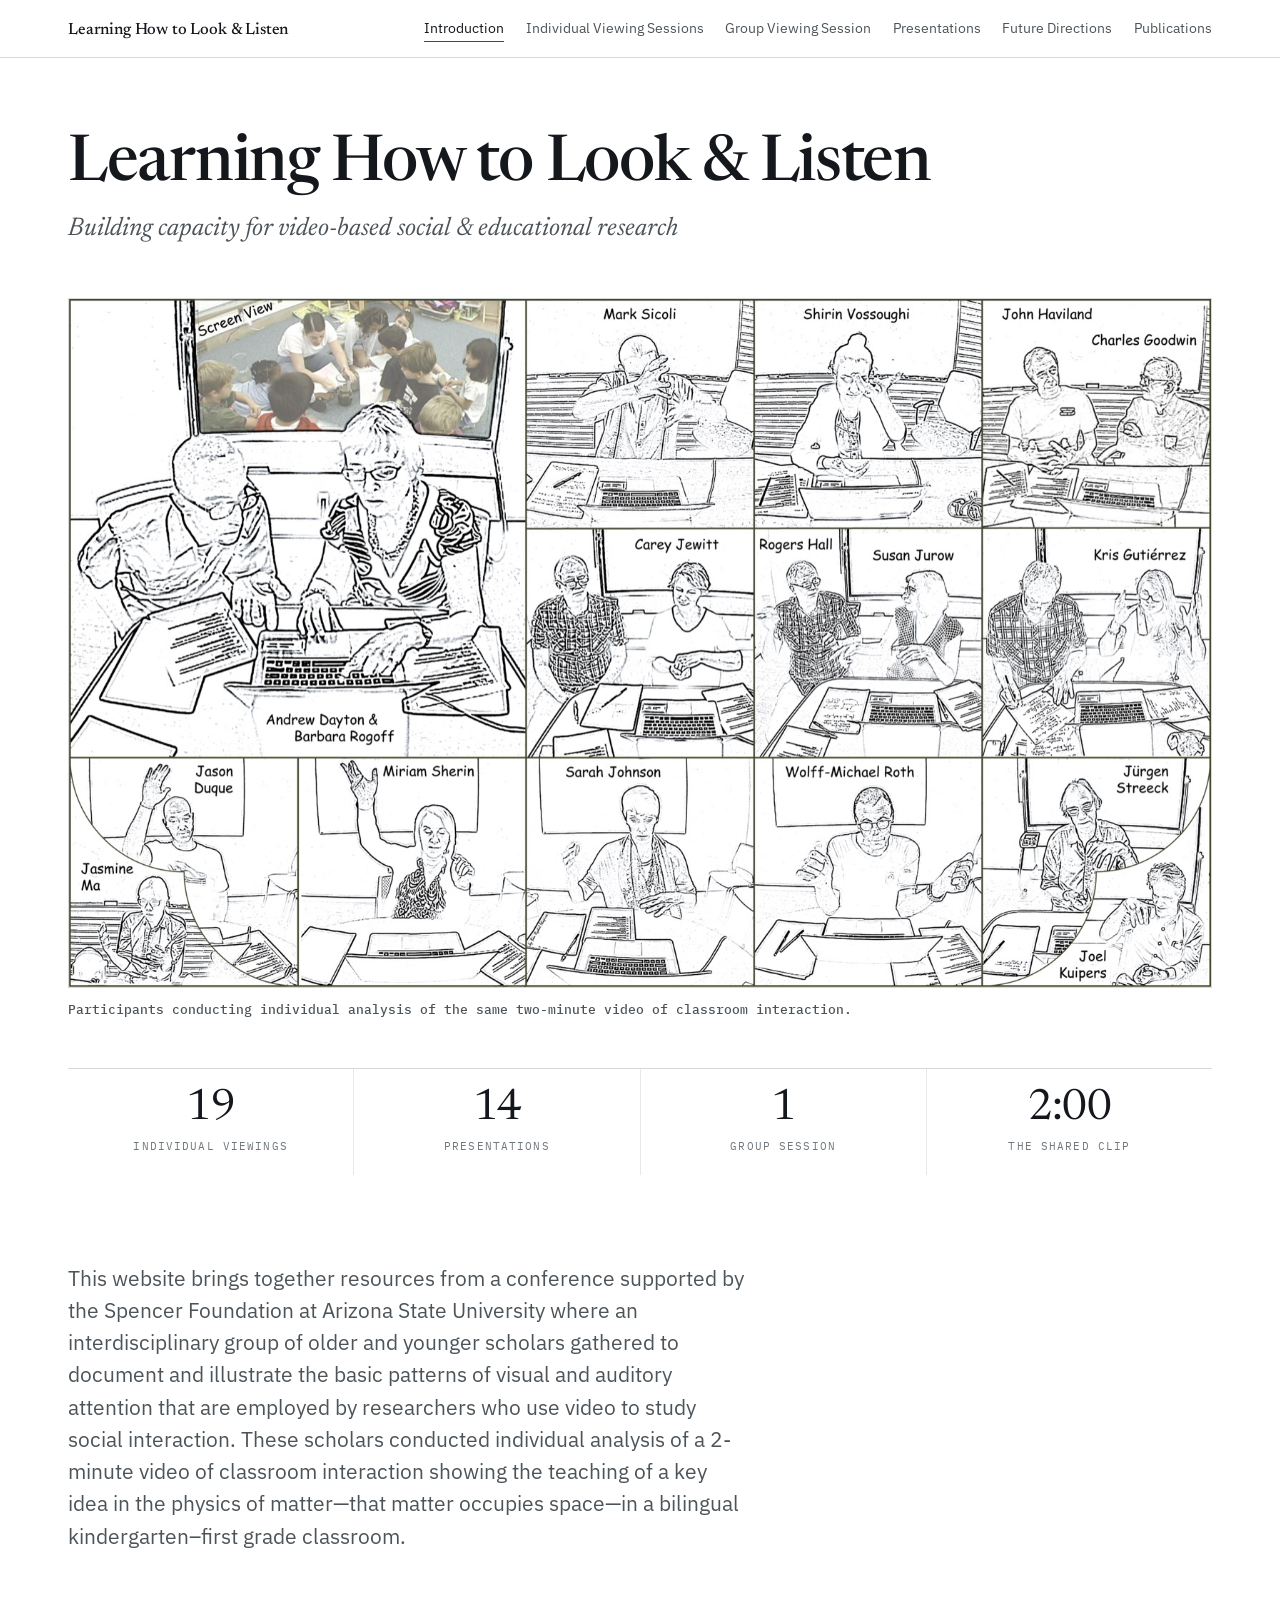
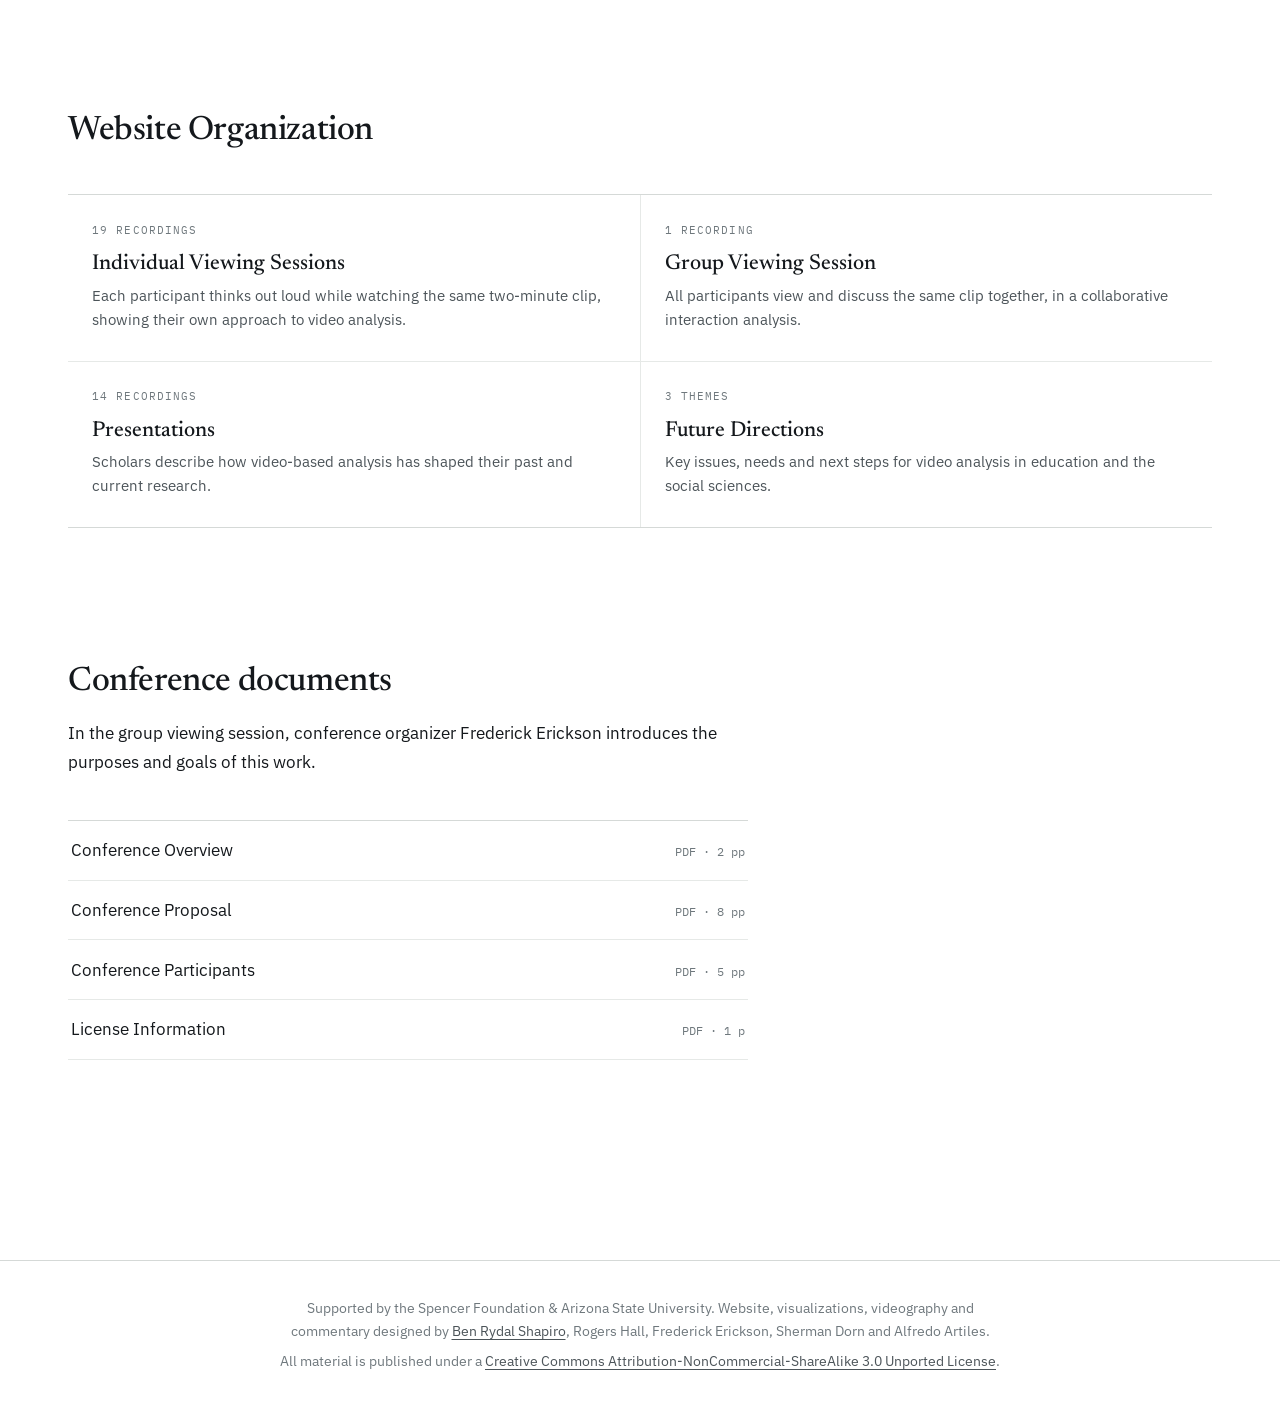
==== site/index.html @ adc31828 "add files" ====
<!doctype html>
<html lang="en">
<head>
<meta charset="utf-8">
<meta name="viewport" content="width=device-width, initial-scale=1">
<title>Learning How to Look &amp; Listen</title>
<meta name="description" content="An archive of video-based interaction analysis: 19 scholars analysing the same two-minute classroom clip, from a Spencer Foundation conference at Arizona State University.">
<link rel="canonical" href="https://www.learninghowtolookandlisten.com/">
<link rel="icon" href="/favicon.svg" type="image/svg+xml">
<link rel="icon" href="/favicon.ico" sizes="32x32">
<link rel="apple-touch-icon" href="/apple-touch-icon.png">
<meta property="og:type" content="website">
<meta property="og:site_name" content="Learning How to Look &amp; Listen">
<meta property="og:title" content="Learning How to Look &amp; Listen">
<meta property="og:description" content="An archive of video-based interaction analysis: 19 scholars analysing the same two-minute classroom clip, from a Spencer Foundation conference at Arizona State University.">
<meta property="og:url" content="https://www.learninghowtolookandlisten.com/">
<meta property="og:image" content="https://www.learninghowtolookandlisten.com/assets/img/cover-scholars-viewing@2x.jpg">
<meta property="og:image:width" content="2400">
<meta property="og:image:height" content="1444">
<meta property="og:image:alt" content="Scholars seated around a table viewing classroom video together.">
<meta name="twitter:card" content="summary_large_image">
<link rel="preconnect" href="https://fonts.googleapis.com">
<link rel="preconnect" href="https://fonts.gstatic.com" crossorigin>
<link rel="stylesheet" href="https://fonts.googleapis.com/css2?family=Newsreader:ital,opsz,wght@0,6..72,400;0,6..72,500;1,6..72,400&family=IBM+Plex+Sans:wght@400;500&family=IBM+Plex+Mono:wght@400;500&display=swap">
<link rel="stylesheet" href="css/site.css">
<script src="js/site.js" defer></script>
</head>
<body>
<a class="skip" href="#main">Skip to content</a>
<site-nav></site-nav>
<main id="main">
<section class="wrap hero">
  <h1 class="hero__title">Learning How to Look &amp; Listen</h1>
  <p class="hero__sub">Building capacity for video-based social &amp; educational research</p>
  <figure class="hero__figure"><img src="assets/img/cover-scholars-viewing.jpg" srcset="assets/img/cover-scholars-viewing.jpg 1600w, assets/img/cover-scholars-viewing@2x.jpg 2400w" sizes="(min-width: 1240px) 1144px, 100vw" width="1600" height="963" alt="Conference participants seated at laptops, each conducting an individual analysis of the same two-minute classroom video." fetchpriority="high" decoding="async"><figcaption>Participants conducting individual analysis of the same two-minute video of classroom interaction.</figcaption></figure>
  <ul class="tally">
<li><b>19</b><span>Individual viewings</span></li>
<li><b>14</b><span>Presentations</span></li>
<li><b>1</b><span>Group session</span></li>
<li><b>2:00</b><span>The shared clip</span></li>
</ul>
</section>

<section class="wrap section">
  <div class="prose">
    <p class="lede">This website brings together resources from a conference
    supported by the Spencer Foundation at Arizona State University where an
    interdisciplinary group of older and younger scholars gathered to document
    and illustrate the basic patterns of visual and auditory attention that are
    employed by researchers who use video to study social interaction. These
    scholars conducted individual analysis of a 2-minute video of classroom
    interaction showing the teaching of a key idea in the physics of
    matter&mdash;that matter occupies space&mdash;in a bilingual
    kindergarten&ndash;first grade classroom.</p>
  </div>
</section>

<section class="wrap section--tight">
  <div class="section__head">
    <h2>Website Organization</h2>
  </div>
<div class="index">
<a class="index__item" href="individualsessions.html">
  <span class="index__count">19 recordings</span>
  <h3>Individual Viewing Sessions</h3>
  <p>Each participant thinks out loud while watching the same two-minute clip, showing their own approach to video analysis.</p>
</a>
<a class="index__item" href="groupsession.html">
  <span class="index__count">1 recording</span>
  <h3>Group Viewing Session</h3>
  <p>All participants view and discuss the same clip together, in a collaborative interaction analysis.</p>
</a>
<a class="index__item" href="presentations.html">
  <span class="index__count">14 recordings</span>
  <h3>Presentations</h3>
  <p>Scholars describe how video-based analysis has shaped their past and current research.</p>
</a>
<a class="index__item" href="futuredirections.html">
  <span class="index__count">3 themes</span>
  <h3>Future Directions</h3>
  <p>Key issues, needs and next steps for video analysis in education and the social sciences.</p>
</a>
</div>
</section>

<section class="wrap section">
  <div class="section__head">
    <h2>Conference documents</h2>
    <div class="prose"><p>In the group viewing session, conference organizer
    Frederick Erickson introduces the purposes and goals of this work.</p></div>
  </div>
  <ul class="docs">
    <li><a href="assets/pdf/ConferenceOverview.pdf"><span class="doc__name">Conference Overview</span><span class="doc__meta">PDF · 2 pp</span></a></li>
    <li><a href="assets/pdf/conferenceDescription.pdf"><span class="doc__name">Conference Proposal</span><span class="doc__meta">PDF · 8 pp</span></a></li>
    <li><a href="assets/pdf/ConferenceParticipants.pdf"><span class="doc__name">Conference Participants</span><span class="doc__meta">PDF · 5 pp</span></a></li>
    <li><a href="assets/pdf/creativeCommonsInfo.pdf"><span class="doc__name">License Information</span><span class="doc__meta">PDF · 1 p</span></a></li>
  </ul>
</section>

</main>
<site-footer></site-footer>
</body>
</html>
---- site/css/site.css ----
/* Learning How to Look & Listen
   ---------------------------------------------------------------
   One stylesheet. Tokens first, then layout, then components.
   Ground is a neutral gallery gray: it's the correct backdrop for
   judging video stills, and it keeps classroom footage from
   fighting the interface. */

/* ---------------------------------------------------------------
   1. Tokens
   --------------------------------------------------------------- */
:root {
  --ink:      #14181c;
  --ink-2:    #4c5459;
  --ink-3:    #6f787d;
  --ground:   #ffffff;
  --surface:  #f4f6f5;
  --rule:     #d5d9d7;
  --rule-2:   #e6e9e7;

  /* cobalt: interaction only */
  --accent:   #1b44cc;
  --accent-2: #edf0fd;
  /* burnt amber: reserved for the source clip everything refers to */
  --signal:   #b45309;

  --display: "Newsreader", ui-serif, Georgia, serif;
  --body: "IBM Plex Sans", -apple-system, BlinkMacSystemFont, "Segoe UI", sans-serif;
  --mono: "IBM Plex Mono", ui-monospace, "SF Mono", Menlo, monospace;

  --measure: 68ch;
  --gutter: clamp(1.25rem, 4vw, 3rem);
  --page: 1240px;

  --ease: cubic-bezier(.2, .6, .3, 1);
}

/* The page stays white in every system theme — a dark variant made the
   classroom video stills read as backlit rather than printed. */
:root { color-scheme: light; }

/* ---------------------------------------------------------------
   2. Base
   --------------------------------------------------------------- */
*, *::before, *::after { box-sizing: border-box; }

html { -webkit-text-size-adjust: 100%; }

body {
  margin: 0;
  background: var(--ground);
  color: var(--ink);
  font-family: var(--body);
  font-size: clamp(1rem, .96rem + .2vw, 1.075rem);
  line-height: 1.65;
  font-feature-settings: "kern";
  -webkit-font-smoothing: antialiased;
}

img { max-width: 100%; display: block; }

a { color: var(--accent); text-underline-offset: .18em; text-decoration-thickness: .06em; }
a:hover { text-decoration-thickness: .12em; }

:focus-visible {
  outline: 2.5px solid var(--accent);
  outline-offset: 3px;
  border-radius: 2px;
}

.skip {
  position: absolute; left: -9999px;
  background: var(--ink); color: var(--ground);
  padding: .7rem 1.1rem; z-index: 100;
  font: 500 .9rem/1 var(--body);
}
.skip:focus { left: var(--gutter); top: .6rem; }

/* ---------------------------------------------------------------
   3. Typography
   --------------------------------------------------------------- */
h1, h2, h3 { font-family: var(--display); font-weight: 500; line-height: 1.12; margin: 0; }
h1 { font-size: clamp(2.2rem, 1.4rem + 3.4vw, 4rem); letter-spacing: -.02em; }
h2 { font-size: clamp(1.5rem, 1.2rem + 1.3vw, 2.1rem); letter-spacing: -.012em; }
h3 { font-size: clamp(1.15rem, 1.05rem + .5vw, 1.35rem); }

p { margin: 0 0 1.15em; }

/* the eyebrow / label voice: mono, spaced, quiet */
.label {
  font-family: var(--mono);
  font-size: .72rem;
  letter-spacing: .14em;
  text-transform: uppercase;
  color: var(--ink-3);
  margin: 0 0 1.1rem;
}
.label--signal { color: var(--signal); }

.lede {
  font-size: clamp(1.1rem, 1.02rem + .45vw, 1.3rem);
  line-height: 1.55;
  color: var(--ink-2);
}

/* ---------------------------------------------------------------
   4. Page frame
   --------------------------------------------------------------- */
.wrap { max-width: var(--page); margin-inline: auto; padding-inline: var(--gutter); }
.prose { max-width: var(--measure); }

.masthead {
  border-bottom: 1px solid var(--rule);
  background: color-mix(in srgb, var(--ground) 88%, transparent);
  backdrop-filter: saturate(1.4) blur(8px);
  position: sticky; top: 0; z-index: 50;
}
.masthead__inner {
  display: flex; flex-wrap: wrap; gap: .6rem 2rem;
  align-items: baseline; justify-content: space-between;
  padding-block: .85rem;
}
.masthead__title {
  font-family: var(--display);
  font-size: 1.02rem; font-weight: 500; letter-spacing: -.01em;
  color: var(--ink); text-decoration: none; white-space: nowrap;
}
.masthead__title:hover { color: var(--accent); }

.nav { display: flex; flex-wrap: wrap; gap: .15rem 1.35rem; margin: 0; padding: 0; list-style: none; }
.nav a {
  font-size: .875rem;
  color: var(--ink-2);
  text-decoration: none;
  padding-block: .2rem;
  border-bottom: 1.5px solid transparent;
  transition: color .18s var(--ease), border-color .18s var(--ease);
}
.nav a:hover { color: var(--ink); border-bottom-color: var(--rule); }
.nav a[aria-current="page"] { color: var(--ink); border-bottom-color: var(--accent); }

.foot {
  border-top: 1px solid var(--rule);
  margin-top: clamp(4rem, 10vw, 7rem);
  padding-block: 2.25rem 3rem;
  font-size: .875rem;
  color: var(--ink-3);
  text-align: center;
}
/* No measure cap: the credits run the width of the page so they settle
   into as few lines as possible, balanced rather than ragged. */
.foot p { margin: 0 0 .5em; text-wrap: balance; }
.foot a { color: var(--ink-2); }
.foot a:hover { color: var(--accent); }

/* ---------------------------------------------------------------
   5. Hero
   --------------------------------------------------------------- */
.hero { padding-block: clamp(2.5rem, 6vw, 4.5rem) 0; }
/* No measure cap here: the title and standfirst run the full width of
   .wrap and break only when the viewport is genuinely too narrow. The
   body copy below still holds to --measure, where a short line matters. */
.hero__title { text-wrap: balance; }
.hero__sub {
  font-family: var(--display);
  font-size: clamp(1.15rem, 1rem + .8vw, 1.6rem);
  font-style: italic;
  color: var(--ink-2);
  margin: .7rem 0 0;
  line-height: 1.3;
  text-wrap: balance;
}
.hero__figure { margin: clamp(2rem, 5vw, 3.25rem) 0 0; }
.hero__figure img {
  width: 100%; height: auto;
  border: 1px solid var(--rule);
  background: var(--surface);
}
/* The hero caption carries real information, so it reads a step darker
   and heavier than the small print elsewhere, and runs the full width
   rather than breaking to a second line. */
.hero__figure figcaption {
  font-family: var(--mono); font-size: .82rem; line-height: 1.5;
  font-weight: 500; color: var(--ink-2);
  margin-top: .8rem;
  text-wrap: balance;
}

/* the archive-at-a-glance line — real counts, not decoration */
.tally {
  display: flex; flex-wrap: wrap; gap: 0;
  margin: clamp(2rem, 5vw, 3rem) 0 0;
  border-top: 1px solid var(--rule);
  list-style: none; padding: 0;
}
.tally li {
  flex: 1 1 0; min-width: 8.5rem;
  padding: 1.1rem 1.4rem 1.2rem;
  border-right: 1px solid var(--rule-2);
  text-align: center;
}
.tally li:last-child { border-right: 0; }
.tally b {
  display: block;
  font-family: var(--display); font-weight: 400;
  font-size: clamp(1.9rem, 1.5rem + 1.6vw, 2.7rem);
  line-height: 1; letter-spacing: -.02em;
}
.tally span {
  display: block; margin-top: .45rem;
  font-family: var(--mono); font-size: .7rem;
  letter-spacing: .1em; text-transform: uppercase; color: var(--ink-3);
}

/* ---------------------------------------------------------------
   6. Sections
   --------------------------------------------------------------- */
.section { padding-block: clamp(3rem, 8vw, 5.5rem); }
.section--tight { padding-block: clamp(2rem, 5vw, 3rem); }
.section__head { margin-bottom: clamp(1.75rem, 4vw, 2.75rem); }
.section__head .prose { margin-top: 1.1rem; }

.rule { border: 0; border-top: 1px solid var(--rule); margin: 0; }

/* section index on the home page */
.index { display: grid; gap: 1px; background: var(--rule-2); border-block: 1px solid var(--rule); }
@media (min-width: 720px) { .index { grid-template-columns: 1fr 1fr; } }
.index__item {
  background: var(--ground);
  padding: 1.6rem 1.5rem 1.75rem;
  text-decoration: none; color: inherit;
  display: block;
  transition: background .2s var(--ease);
}
.index__item:hover { background: var(--surface); }
.index__item h3 { margin-bottom: .45rem; }
.index__item:hover h3 { color: var(--accent); }
.index__item p { margin: 0; font-size: .93rem; color: var(--ink-2); }
.index__count {
  font-family: var(--mono); font-size: .7rem; letter-spacing: .1em;
  text-transform: uppercase; color: var(--ink-3); display: block; margin-bottom: .8rem;
}

/* resource list (the PDFs) */
.docs { list-style: none; margin: 0; padding: 0; border-top: 1px solid var(--rule); max-width: var(--measure); }
.docs li { border-bottom: 1px solid var(--rule-2); }
.docs a {
  display: flex; align-items: baseline; gap: 1rem;
  padding: .95rem .2rem; text-decoration: none; color: var(--ink);
}
.docs a:hover { color: var(--accent); }
.docs .doc__name { flex: 1 1 auto; }
.docs .doc__meta { font-family: var(--mono); font-size: .72rem; color: var(--ink-3); white-space: nowrap; }
.docs a:hover .doc__meta { color: var(--accent); }
/* a docs list sitting between other blocks rather than closing a section */
.docs--after { margin-block: clamp(2rem, 5vw, 3.25rem); }


/* ---------------------------------------------------------------
   7. Contact sheet — the signature element
   Many viewings of one clip, laid out like a film contact sheet.
   --------------------------------------------------------------- */
.sheet {
  display: grid;
  grid-template-columns: repeat(auto-fill, minmax(min(100%, 17rem), 1fr));
  gap: clamp(1.25rem, 3vw, 2rem) clamp(1rem, 2.4vw, 1.75rem);
  margin: 0; padding: 0; list-style: none;
}

.viewing { margin: 0; }
.viewing__name {
  font-family: var(--display);
  font-size: 1.02rem; line-height: 1.3;
  margin-top: .7rem;
}
.viewing__meta {
  font-family: var(--mono); font-size: .7rem; letter-spacing: .08em;
  text-transform: uppercase; color: var(--ink-3); margin-top: .3rem;
}

/* the source clip gets the one warm accent in the system */
.viewing--source .viewing__meta { color: var(--signal); }
.viewing--source .facade { outline: 2px solid var(--signal); outline-offset: 3px; }

/* full-width feature treatment for the source clip / group session */
.viewing--feature { grid-column: 1 / -1; max-width: 62rem; }
.viewing--feature .viewing__name { font-size: clamp(1.2rem, 1.05rem + .6vw, 1.55rem); margin-top: .9rem; }

/* ---------------------------------------------------------------
   8. Video facade — click to load, no YouTube JS until asked
   --------------------------------------------------------------- */
.facade {
  position: relative; display: block; width: 100%;
  aspect-ratio: 16 / 9;
  padding: 0; margin: 0;
  border: 1px solid var(--rule);
  background: var(--surface);
  cursor: pointer; overflow: hidden;
  font: inherit; color: inherit;
}
.facade img {
  width: 100%; height: 100%; object-fit: cover;
  transition: transform .5s var(--ease), filter .3s var(--ease);
}
.facade:hover img { transform: scale(1.028); filter: brightness(.9); }

.facade__play {
  position: absolute; inset: 0;
  display: grid; place-items: center;
  pointer-events: none;
}
.facade__play svg {
  width: clamp(2.9rem, 6vw, 3.6rem); height: auto;
  filter: drop-shadow(0 2px 10px rgb(0 0 0 / .45));
  transition: transform .25s var(--ease), opacity .25s var(--ease);
  opacity: .93;
}
.facade:hover .facade__play svg { transform: scale(1.09); opacity: 1; }

.facade iframe { width: 100%; height: 100%; border: 0; display: block; }
.facade.is-playing { cursor: default; }
.facade.is-playing:hover img { transform: none; }

/* ---------------------------------------------------------------
   9. Long-form: themes + chronology
   --------------------------------------------------------------- */
.theme { padding-block: clamp(2rem, 5vw, 3rem); border-top: 1px solid var(--rule-2); }
.theme:first-of-type { border-top: 1px solid var(--rule); }
.theme h2 { margin-bottom: .9rem; }
.theme .prose { color: var(--ink-2); }

/* the bibliography as an actual chronology: year in a mono gutter */
.chron { margin: 0; padding: 0; border-top: 1px solid var(--rule); }
.chron__entry {
  display: grid; gap: .15rem 1.75rem;
  grid-template-columns: 1fr;
  padding-block: 1.05rem;
  border-bottom: 1px solid var(--rule-2);
}
@media (min-width: 700px) {
  .chron__entry { grid-template-columns: 4.5rem 1fr; }
}
.chron__year {
  font-family: var(--mono); font-size: .82rem; font-weight: 500;
  color: var(--ink-3); font-variant-numeric: tabular-nums;
  padding-top: .18em;
}
.chron__cite { font-size: .95rem; line-height: 1.6; color: var(--ink-2); max-width: 74ch; }
.chron__cite em { color: var(--ink); font-style: italic; }
.chron__entry:target, .chron__entry:hover { background: var(--surface); }

/* ---------------------------------------------------------------
   10. Motion
   --------------------------------------------------------------- */
@media (prefers-reduced-motion: reduce) {
  *, *::before, *::after {
    animation-duration: .01ms !important;
    transition-duration: .01ms !important;
    scroll-behavior: auto !important;
  }
  .facade:hover img { transform: none; }
}
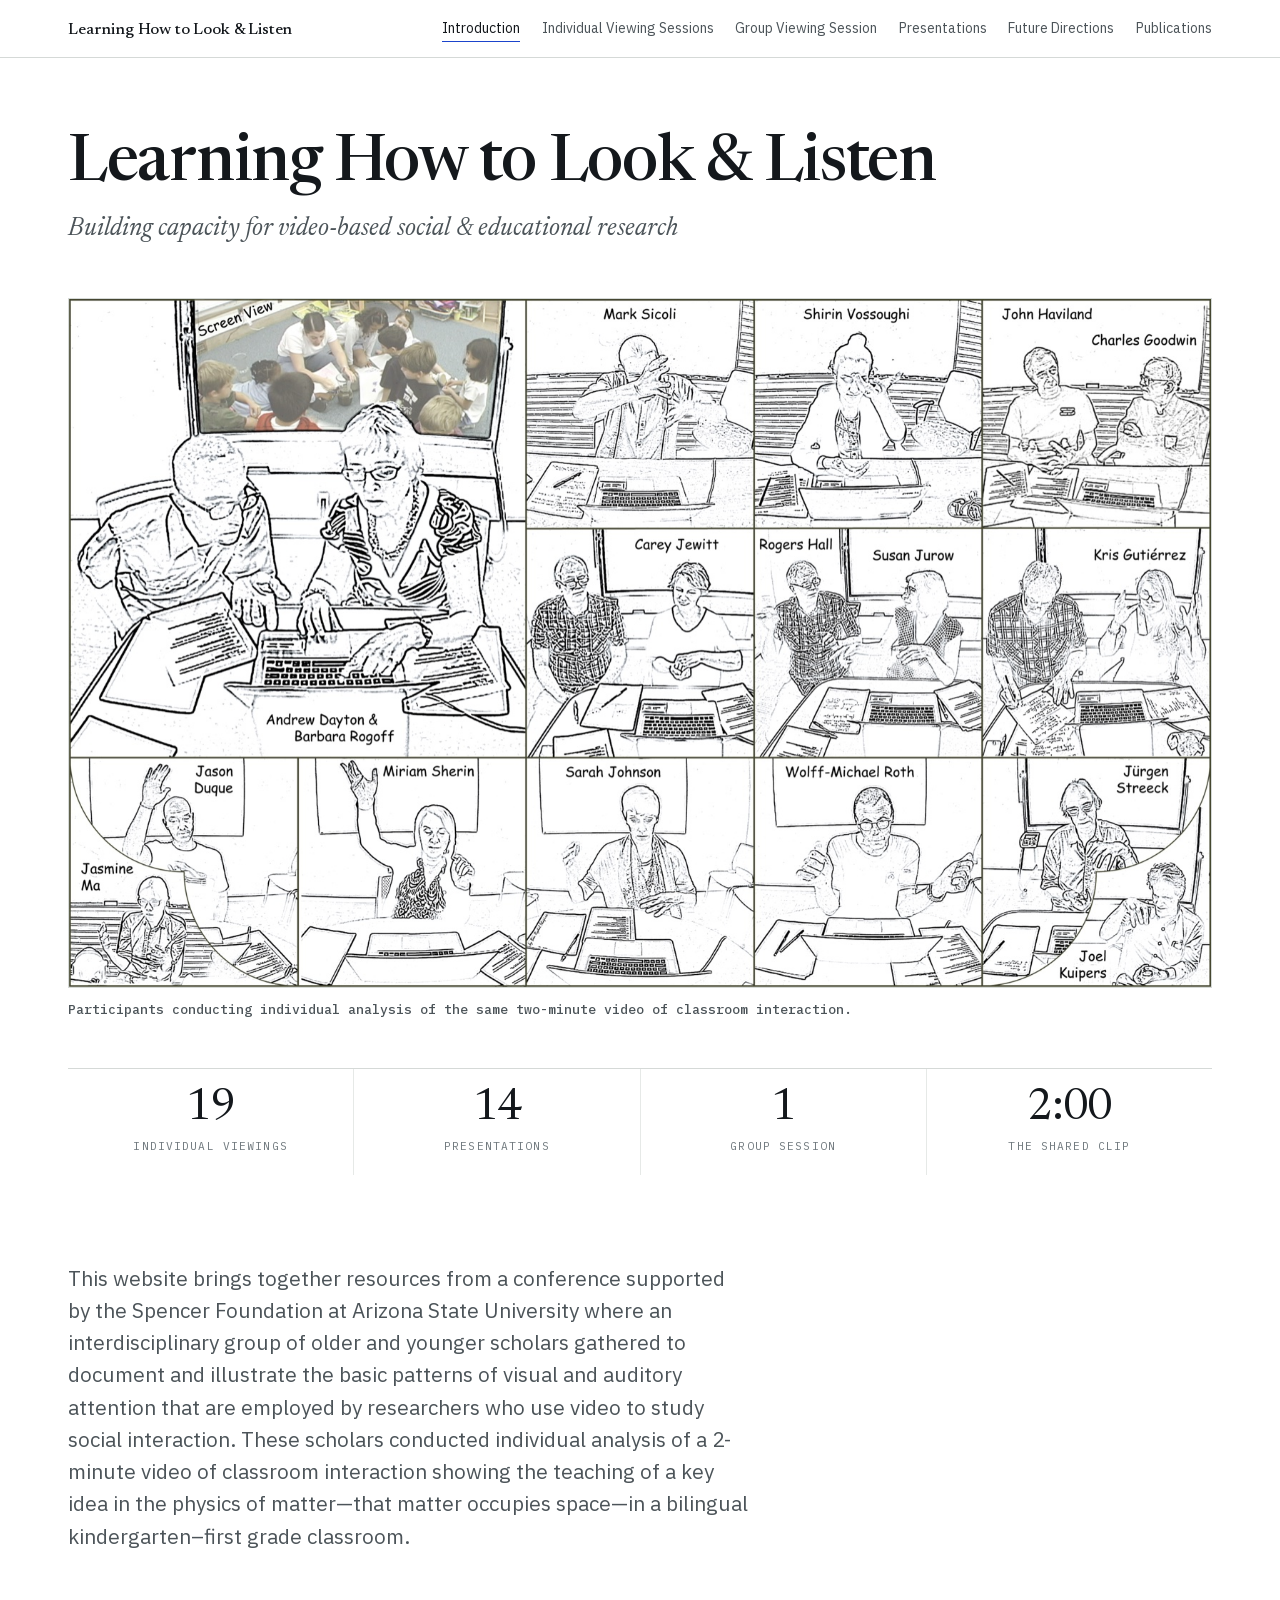
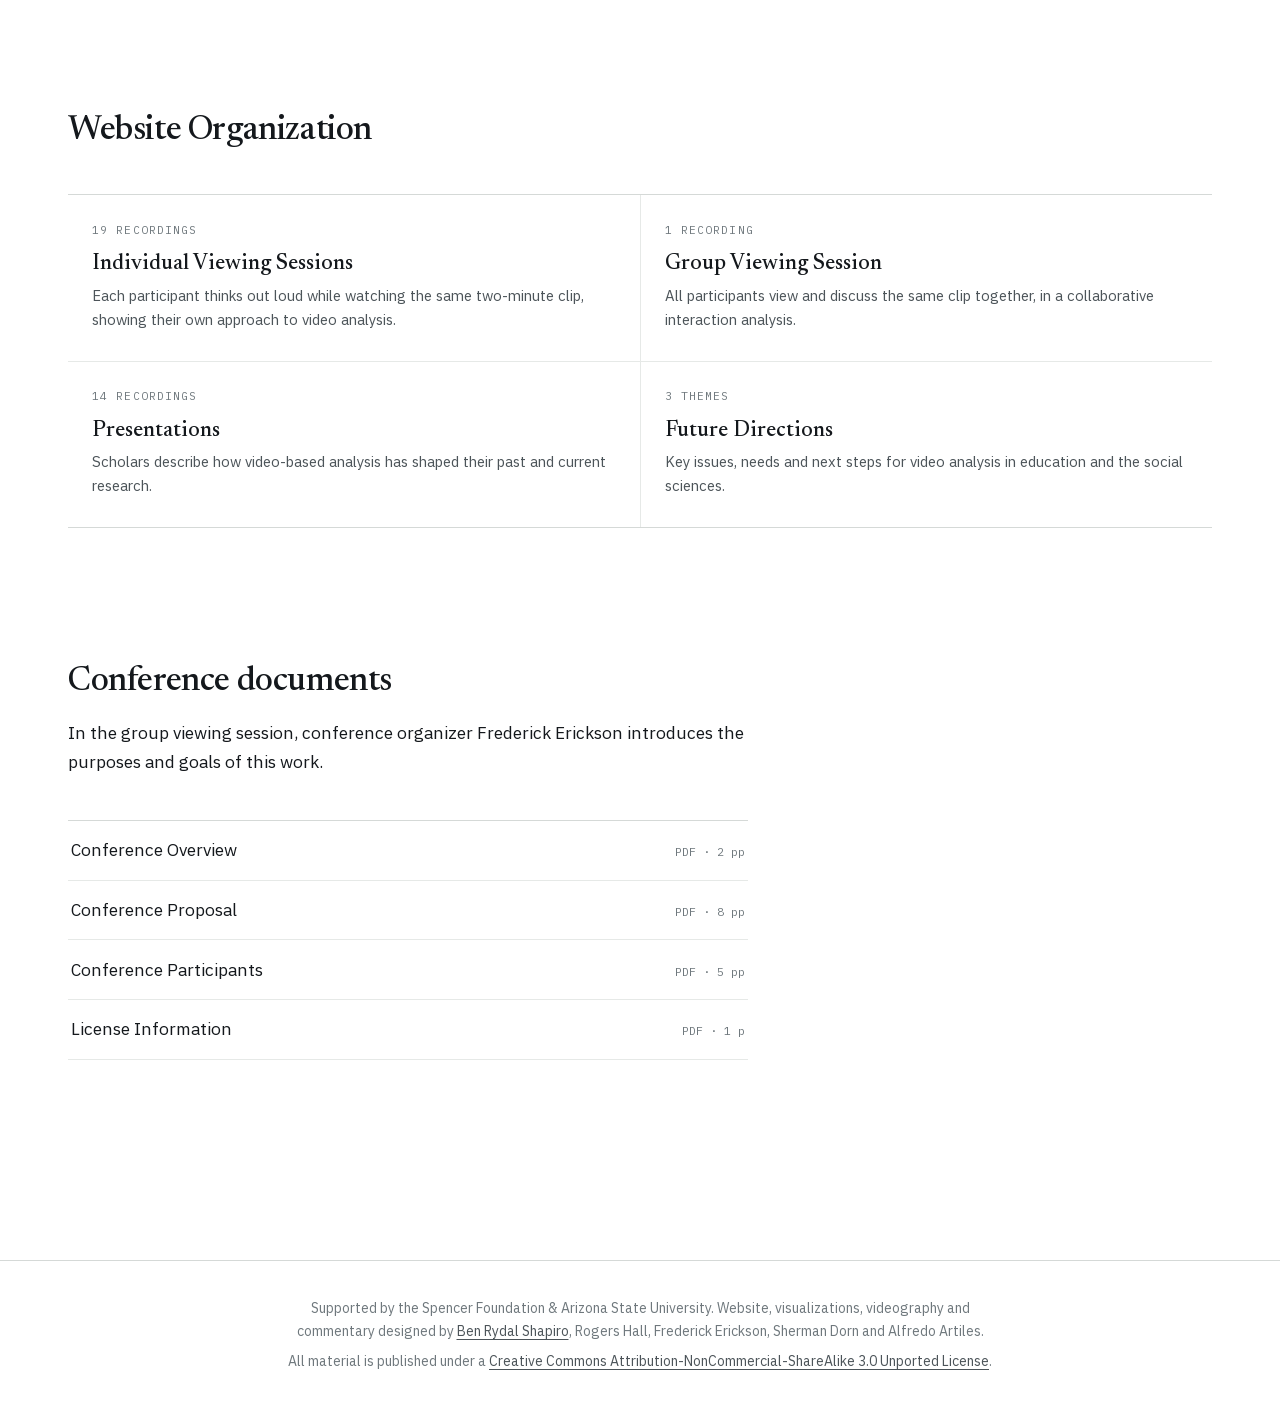
==== commit 1bb48342: "self host fonts" ====
--- a/site/index.html
+++ b/site/index.html
@@ -19,15 +19,28 @@
 <meta property="og:image:height" content="1444">
 <meta property="og:image:alt" content="Scholars seated around a table viewing classroom video together.">
 <meta name="twitter:card" content="summary_large_image">
-<link rel="preconnect" href="https://fonts.googleapis.com">
-<link rel="preconnect" href="https://fonts.gstatic.com" crossorigin>
-<link rel="stylesheet" href="https://fonts.googleapis.com/css2?family=Newsreader:ital,opsz,wght@0,6..72,400;0,6..72,500;1,6..72,400&family=IBM+Plex+Sans:wght@400;500&family=IBM+Plex+Mono:wght@400;500&display=swap">
+<link rel="preload" href="assets/fonts/plex-sans-latin.woff2" as="font" type="font/woff2" crossorigin>
+<link rel="preload" href="assets/fonts/newsreader-latin.woff2" as="font" type="font/woff2" crossorigin>
 <link rel="stylesheet" href="css/site.css">
 <script src="js/site.js" defer></script>
 </head>
 <body>
 <a class="skip" href="#main">Skip to content</a>
-<site-nav></site-nav>
+<header class="masthead">
+  <div class="wrap masthead__inner">
+    <a class="masthead__title" href="index.html">Learning How to Look &amp; Listen</a>
+    <nav aria-label="Sections">
+      <ul class="nav">
+        <li><a href="index.html" aria-current="page">Introduction</a></li>
+        <li><a href="individualsessions.html">Individual Viewing Sessions</a></li>
+        <li><a href="groupsession.html">Group Viewing Session</a></li>
+        <li><a href="presentations.html">Presentations</a></li>
+        <li><a href="futuredirections.html">Future Directions</a></li>
+        <li><a href="publications.html">Publications</a></li>
+      </ul>
+    </nav>
+  </div>
+</header>
 <main id="main">
 <section class="wrap hero">
   <h1 class="hero__title">Learning How to Look &amp; Listen</h1>
@@ -38,9 +51,8 @@
 <li><b>14</b><span>Presentations</span></li>
 <li><b>1</b><span>Group session</span></li>
 <li><b>2:00</b><span>The shared clip</span></li>
-</ul>
+  </ul>
 </section>
-
 <section class="wrap section">
   <div class="prose">
     <p class="lede">This website brings together resources from a conference
@@ -54,7 +66,6 @@
     kindergarten&ndash;first grade classroom.</p>
   </div>
 </section>
-
 <section class="wrap section--tight">
   <div class="section__head">
     <h2>Website Organization</h2>
@@ -82,7 +93,6 @@
 </a>
 </div>
 </section>
-
 <section class="wrap section">
   <div class="section__head">
     <h2>Conference documents</h2>
@@ -96,8 +106,17 @@
     <li><a href="assets/pdf/creativeCommonsInfo.pdf"><span class="doc__name">License Information</span><span class="doc__meta">PDF · 1 p</span></a></li>
   </ul>
 </section>
-
 </main>
-<site-footer></site-footer>
+<footer class="foot">
+  <div class="wrap">
+    <p>Supported by the Spencer Foundation &amp; Arizona State University.
+    Website, visualizations, videography and commentary designed by
+    <a href="https://benrydal.com">Ben Rydal Shapiro</a>, Rogers Hall,
+    Frederick Erickson, Sherman Dorn and Alfredo Artiles.</p>
+    <p>All material is published under a
+    <a href="https://creativecommons.org/licenses/by-nc-sa/3.0/" rel="license">Creative
+    Commons Attribution-NonCommercial-ShareAlike 3.0 Unported License</a>.</p>
+  </div>
+</footer>
 </body>
 </html>
--- a/site/css/site.css
+++ b/site/css/site.css
@@ -4,6 +4,117 @@
    Ground is a neutral gallery gray: it's the correct backdrop for
    judging video stills, and it keeps classroom footage from
    fighting the interface. */
+
+/* ---------------------------------------------------------------
+   0. Fonts — self-hosted
+   These are the exact files Google was serving, moved in-repo so the
+   site makes no third-party request. The latin-ext faces only download
+   if a character in that range actually appears; nothing on the site
+   uses one today, so in practice only the latin files load.
+   Both families are SIL OFL 1.1 — see assets/fonts/OFL-*.txt.
+   If you ever replace a font file, rename it too: /assets/fonts/ is
+   cached for a year as immutable, so a same-named replacement would
+   not reach anyone who has already visited.
+   --------------------------------------------------------------- */
+/* IBM Plex Sans normal, latin — variable */
+@font-face {
+  font-family: "IBM Plex Sans";
+  font-style: normal;
+  font-weight: 400 500;
+  font-display: swap;
+  src: url("../assets/fonts/plex-sans-latin.woff2") format("woff2");
+  unicode-range: U+0000-00FF, U+0131, U+0152-0153, U+02BB-02BC, U+02C6, U+02DA, U+02DC, U+0304, U+0308, U+0329, U+2000-206F, U+20AC, U+2122, U+2191, U+2193, U+2212, U+2215, U+FEFF, U+FFFD;
+}
+
+/* IBM Plex Sans normal, latin-ext — variable */
+@font-face {
+  font-family: "IBM Plex Sans";
+  font-style: normal;
+  font-weight: 400 500;
+  font-display: swap;
+  src: url("../assets/fonts/plex-sans-latin-ext.woff2") format("woff2");
+  unicode-range: U+0100-02BA, U+02BD-02C5, U+02C7-02CC, U+02CE-02D7, U+02DD-02FF, U+0304, U+0308, U+0329, U+1D00-1DBF, U+1E00-1E9F, U+1EF2-1EFF, U+2020, U+20A0-20AB, U+20AD-20C0, U+2113, U+2C60-2C7F, U+A720-A7FF;
+}
+
+/* Newsreader italic, latin — static */
+@font-face {
+  font-family: "Newsreader";
+  font-style: italic;
+  font-weight: 400;
+  font-display: swap;
+  src: url("../assets/fonts/newsreader-italic-latin.woff2") format("woff2");
+  unicode-range: U+0000-00FF, U+0131, U+0152-0153, U+02BB-02BC, U+02C6, U+02DA, U+02DC, U+0304, U+0308, U+0329, U+2000-206F, U+20AC, U+2122, U+2191, U+2193, U+2212, U+2215, U+FEFF, U+FFFD;
+}
+
+/* Newsreader italic, latin-ext — static */
+@font-face {
+  font-family: "Newsreader";
+  font-style: italic;
+  font-weight: 400;
+  font-display: swap;
+  src: url("../assets/fonts/newsreader-italic-latin-ext.woff2") format("woff2");
+  unicode-range: U+0100-02BA, U+02BD-02C5, U+02C7-02CC, U+02CE-02D7, U+02DD-02FF, U+0304, U+0308, U+0329, U+1D00-1DBF, U+1E00-1E9F, U+1EF2-1EFF, U+2020, U+20A0-20AB, U+20AD-20C0, U+2113, U+2C60-2C7F, U+A720-A7FF;
+}
+
+/* Newsreader normal, latin — variable */
+@font-face {
+  font-family: "Newsreader";
+  font-style: normal;
+  font-weight: 400 500;
+  font-display: swap;
+  src: url("../assets/fonts/newsreader-latin.woff2") format("woff2");
+  unicode-range: U+0000-00FF, U+0131, U+0152-0153, U+02BB-02BC, U+02C6, U+02DA, U+02DC, U+0304, U+0308, U+0329, U+2000-206F, U+20AC, U+2122, U+2191, U+2193, U+2212, U+2215, U+FEFF, U+FFFD;
+}
+
+/* Newsreader normal, latin-ext — variable */
+@font-face {
+  font-family: "Newsreader";
+  font-style: normal;
+  font-weight: 400 500;
+  font-display: swap;
+  src: url("../assets/fonts/newsreader-latin-ext.woff2") format("woff2");
+  unicode-range: U+0100-02BA, U+02BD-02C5, U+02C7-02CC, U+02CE-02D7, U+02DD-02FF, U+0304, U+0308, U+0329, U+1D00-1DBF, U+1E00-1E9F, U+1EF2-1EFF, U+2020, U+20A0-20AB, U+20AD-20C0, U+2113, U+2C60-2C7F, U+A720-A7FF;
+}
+
+/* IBM Plex Mono normal, latin — static */
+@font-face {
+  font-family: "IBM Plex Mono";
+  font-style: normal;
+  font-weight: 400;
+  font-display: swap;
+  src: url("../assets/fonts/plex-mono-400-latin.woff2") format("woff2");
+  unicode-range: U+0000-00FF, U+0131, U+0152-0153, U+02BB-02BC, U+02C6, U+02DA, U+02DC, U+0304, U+0308, U+0329, U+2000-206F, U+20AC, U+2122, U+2191, U+2193, U+2212, U+2215, U+FEFF, U+FFFD;
+}
+
+/* IBM Plex Mono normal, latin — static */
+@font-face {
+  font-family: "IBM Plex Mono";
+  font-style: normal;
+  font-weight: 500;
+  font-display: swap;
+  src: url("../assets/fonts/plex-mono-500-latin.woff2") format("woff2");
+  unicode-range: U+0000-00FF, U+0131, U+0152-0153, U+02BB-02BC, U+02C6, U+02DA, U+02DC, U+0304, U+0308, U+0329, U+2000-206F, U+20AC, U+2122, U+2191, U+2193, U+2212, U+2215, U+FEFF, U+FFFD;
+}
+
+/* IBM Plex Mono normal, latin-ext — static */
+@font-face {
+  font-family: "IBM Plex Mono";
+  font-style: normal;
+  font-weight: 400;
+  font-display: swap;
+  src: url("../assets/fonts/plex-mono-400-latin-ext.woff2") format("woff2");
+  unicode-range: U+0100-02BA, U+02BD-02C5, U+02C7-02CC, U+02CE-02D7, U+02DD-02FF, U+0304, U+0308, U+0329, U+1D00-1DBF, U+1E00-1E9F, U+1EF2-1EFF, U+2020, U+20A0-20AB, U+20AD-20C0, U+2113, U+2C60-2C7F, U+A720-A7FF;
+}
+
+/* IBM Plex Mono normal, latin-ext — static */
+@font-face {
+  font-family: "IBM Plex Mono";
+  font-style: normal;
+  font-weight: 500;
+  font-display: swap;
+  src: url("../assets/fonts/plex-mono-500-latin-ext.woff2") format("woff2");
+  unicode-range: U+0100-02BA, U+02BD-02C5, U+02C7-02CC, U+02CE-02D7, U+02DD-02FF, U+0304, U+0308, U+0329, U+1D00-1DBF, U+1E00-1E9F, U+1EF2-1EFF, U+2020, U+20A0-20AB, U+20AD-20C0, U+2113, U+2C60-2C7F, U+A720-A7FF;
+}
 
 /* ---------------------------------------------------------------
    1. Tokens
@@ -94,8 +205,6 @@
   color: var(--ink-3);
   margin: 0 0 1.1rem;
 }
-.label--signal { color: var(--signal); }
-
 .lede {
   font-size: clamp(1.1rem, 1.02rem + .45vw, 1.3rem);
   line-height: 1.55;
@@ -219,8 +328,6 @@
 .section__head { margin-bottom: clamp(1.75rem, 4vw, 2.75rem); }
 .section__head .prose { margin-top: 1.1rem; }
 
-.rule { border: 0; border-top: 1px solid var(--rule); margin: 0; }
-
 /* section index on the home page */
 .index { display: grid; gap: 1px; background: var(--rule-2); border-block: 1px solid var(--rule); }
 @media (min-width: 720px) { .index { grid-template-columns: 1fr 1fr; } }
@@ -303,22 +410,38 @@
 }
 .facade:hover img { transform: scale(1.028); filter: brightness(.9); }
 
-.facade__play {
-  position: absolute; inset: 0;
-  display: grid; place-items: center;
+/* The play badge is drawn here rather than inlined as SVG in every card.
+   It is decoration — 34 copies of the same path was 34 places to edit.
+   Proportions follow the original 68x48 mark: the triangle is 18/68 of
+   the badge width and sits a hair right of centre. */
+.facade::before, .facade::after {
+  content: "";
+  position: absolute; top: 50%; left: 50%;
   pointer-events: none;
-}
-.facade__play svg {
-  width: clamp(2.9rem, 6vw, 3.6rem); height: auto;
+  transition: transform .25s var(--ease), opacity .25s var(--ease);
+}
+.facade::before {                       /* the rounded badge */
+  width: clamp(2.9rem, 6vw, 3.6rem); aspect-ratio: 68 / 48;
+  translate: -50% -50%;
+  border-radius: 22% / 32%;
+  background: rgb(20 24 28 / .78);
   filter: drop-shadow(0 2px 10px rgb(0 0 0 / .45));
-  transition: transform .25s var(--ease), opacity .25s var(--ease);
   opacity: .93;
 }
-.facade:hover .facade__play svg { transform: scale(1.09); opacity: 1; }
+.facade::after {                        /* the triangle */
+  width: clamp(.768rem, 1.588vw, .953rem); aspect-ratio: 18 / 20;
+  translate: -39% -50%;
+  background: #fff;
+  clip-path: polygon(0 0, 100% 50%, 0 100%);
+}
+.facade:hover::before, .facade:hover::after { transform: scale(1.09); }
+.facade:hover::before { opacity: 1; }
 
 .facade iframe { width: 100%; height: 100%; border: 0; display: block; }
 .facade.is-playing { cursor: default; }
 .facade.is-playing:hover img { transform: none; }
+/* once the iframe is in, the badge would sit on top of the player */
+.facade.is-playing::before, .facade.is-playing::after { content: none; }
 
 /* ---------------------------------------------------------------
    9. Long-form: themes + chronology
